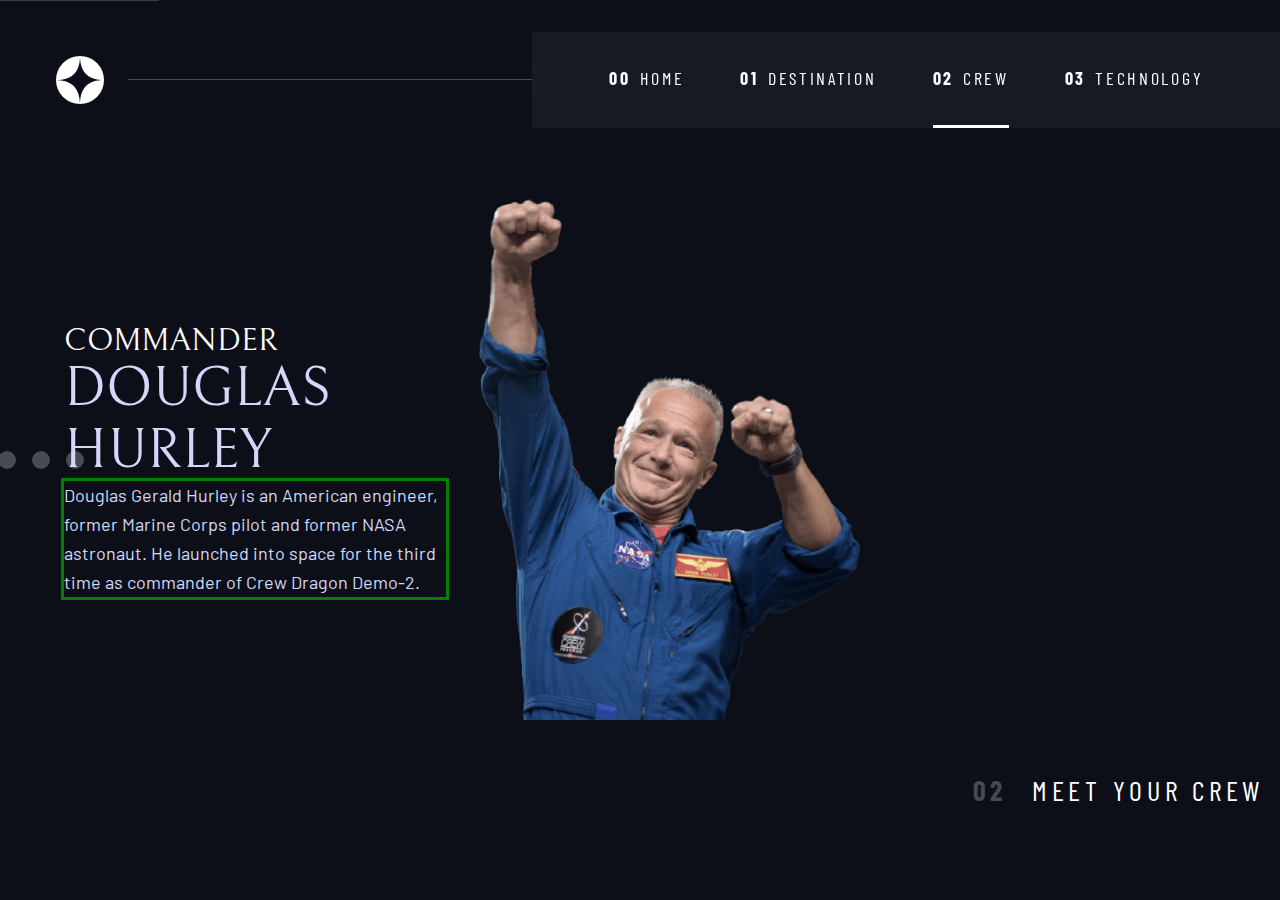
==== crew.html @ 9dcb4526 "create crew file" ====
<!DOCTYPE html>
<html lang="en">

<head>
    <meta charset="UTF-8">
    <meta name="viewport" content="width=device-width, initial-scale=1.0">
    <link rel="icon" type="image/png" sizes="32x32" href="./assets/favicon-32x32.png">

    <!-- Google fonts -->
    <link rel="preconnect" href="https://fonts.googleapis.com">
    <link rel="preconnect" href="https://fonts.gstatic.com" crossorigin>
    <link
        href="https://fonts.googleapis.com/css2?family=Barlow+Condensed:wght@400;700&family=Bellefair&family=Barlow:wght@400;700&display=swap"
        rel="stylesheet">

    <!-- CSS link -->
    <link rel="stylesheet" href="style.css">

    <title>Space Travel</title>
</head>

<body class="crew">
    <a class="skip-to-content" href="#main">Skip to content</a>

    <header class="primary-header flex">
        <div>
            <img src="./assets/shared/logo.svg" alt="space tourism logo" class="logo">
        </div>
        <button class="mobile-nav-toggle" aria-controls="primary-navigation"><span class="sr-only"
                aria-expanded="false">Menu</span></button>
        <nav>
            <ul id="primary-navigation" data-visible="false" class="primary-navigation underline-indicators flex">
                <li><a class="ff-sans-cond uppercase text-white letter-spacing-2" href="index.html"><span
                            aria-hidden="true">00</span>home</a>
                <li><a class="ff-sans-cond uppercase text-white letter-spacing-2" href="destination.html"><span
                            aria-hidden="true">01</span>destination</a>
                <li class="active"><a class="ff-sans-cond uppercase text-white letter-spacing-2" href="crew.html"><span
                            aria-hidden="true">02</span>crew</a>
                <li><a class="ff-sans-cond uppercase text-white letter-spacing-2" href="technology.html"><span
                            aria-hidden="true">03</span>technology</a>
            </ul>
        </nav>
    </header>

    <main id="main" class="grid-container grid-container--crew flow">
        <h1 class="numbered-title"><span aria-hidden="true">02</span> Meet your crew</h1>

        <div class="dot-indicators flex">
            <button aria-selected="true"><span class="sr-only">The commander</span></button>
            <button aria-selected="false"><span class="sr-only">The mission specialist</span></button>
            <button aria-selected="false"><span class="sr-only">The pilot</span></button>
            <button aria-selected="false"><span class="sr-only">The crew engineer</span></button>
        </div>

        <article class="crew-details info">
            <h2 class="fs-600 ff-serif uppercase">Commander</h2>
            <p class="fs-700 uppercase ff-serif" >Douglas Hurley</p>
            <p>Douglas Gerald Hurley is an American engineer, former Marine Corps pilot
            and former NASA astronaut. He launched into space for the third time as
            commander of Crew Dragon Demo-2.</p>
        </article>
        
        <img src="./assets/crew/image-douglas-hurley.png" alt="Mr. Douglas Hurley">

    </main>

    <script src="./script.js"></script>
</body>

</html>
---- style.css ----
/* ------------------ */
/* Custom Properties */
/* -----------------*/

:root {
	/* Colors */
	--clr-dark: 230 35% 7%;
	--clr-purple: 231 77% 90%;
	--clr-white: 0 0% 100%;

	/* Font-sizes */
	--fs-900: clamp(5rem, 8vw + 1rem, 9.375rem);
	--fs-800: 3.5rem;
	--fs-700: 1.5rem;
	--fs-600: 1rem;
	--fs-500: 1rem;
	--fs-400: 0.9375rem;
	--fs-300: 1rem;
	--fs-200: 0.875rem;

	/* Font-families */
	--ff-serif: "Bellefair", serif;
	--ff-sans-cond: "Barlow Condensed", sans-serif;
	--ff-sans-normal: "Barlow", sans-serif;
}

@media (min-width: 35em) {
	:root {
		/* --fs-900: 9.375rem; */
		--fs-800: 5rem;
		--fs-700: 2.5rem;
		--fs-600: 1.5rem;
		--fs-500: 1.25rem;
		--fs-400: 1rem;
	}
}

@media (min-width: 45em) {
	:root {
		/* Font-sizes */
		--fs-800: 6.25rem;
		--fs-700: 3.5rem;
		--fs-600: 2rem;
		--fs-500: 1.75rem;
		--fs-400: 1.125rem;
	}
}

/* -------------- */
/* Reset */
/* -------------- */

/* Box sizing rules reset */
*,
*::before,
*::after {
	box-sizing: border-box;
}

/* Margins reset */
body,
h1,
h2,
h3,
h4,
h5,
h6,
p,
figure,
picture {
	margin: 0;
}

h1,
h2,
h3,
h4,
h5,
h6,
p {
	font-weight: 400;
}

/* Body set up */
body {
	font-family: var(--ff-sans-normal);
	font-size: var(--fs-400);
	background-color: hsl(var(--clr-dark));
	color: hsl(var(--clr-white));
	line-height: 1.6;
	min-height: 100vh;

	display: grid;
	grid-template-rows: min-content 1fr;

	overflow-x: hidden;
}

/* Images set up */
img,
picture {
	max-width: 100%;
	display: block;
}

/* Form elements set up */
input,
button,
textarea,
select {
	font: inherit;
}

/* Remove animations for people who've turned them off */
@media (prefers-reduced-motion: reduce) {
	*,
	*::before,
	*::after {
		animation-duration: 0.01ms !important;
		animation-iteration-count: 1 !important;
		transition-duration: 0.01ms !important;
		scroll-behavior: auto !important;
	}
}

/* ----------------------- */
/* Utility classes */
/* ----------------------- */

/* general */

.flex {
	display: flex;
	gap: var(--gap, 1rem);
}

.grid {
	display: grid;
	gap: var(--gap, 1rem);
}

.d-block {
	display: block;
}

.flow > *:where(:not(:first-child)) {
	margin-top: var(--flow-space, 1rem);
}

.container {
	padding-inline: 2em;
	margin-inline: auto;
	max-width: 80rem;
}

.sr-only {
	position: absolute;
	width: 1px;
	height: 1px;
	padding: 0;
	margin: -1px;
	overflow: hidden;
	clip: rect(0, 0, 0, 0);
	white-space: nowrap;
	border: 0;
}

.skip-to-content {
	position: absolute;
	z-index: 9999;
	background: hsl(var(--clr-white));
	color: hsl(var(--clr-dark));
	padding: .5em 1em;
	margin-inline: auto;
	transform: translateY(-100%);
	transition: transform 250ms ease-in;
}

.skip-to-content:focus {
	transform: translateY(0);
}

/* Colors */

.bg-dark {
	background-color: hsl(var(--clr-dark));
}
.bg-purple {
	background-color: hsl(var(--clr-purple));
}
.bg-white {
	background-color: hsl(var(--clr-white));
}

.text-dark {
	color: hsl(var(--clr-dark));
}
.text-purple {
	color: hsl(var(--clr-purple));
}
.text-white {
	color: hsl(var(--clr-white));
}

/* Typography */

.ff-serif {
	font-family: var(--ff-serif);
}
.ff-sans-cond {
	font-family: var(--ff-sans-cond);
}
.ff-sans-normal {
	font-family: var(--ff-sans-normal);
}

.letter-spacing-1 {
	letter-spacing: 4.75px;
}
.letter-spacing-2 {
	letter-spacing: 2.7px;
}
.letter-spacing-3 {
	letter-spacing: 2.35px;
}

.uppercase {
	text-transform: uppercase;
}

.fs-900 {
	font-size: var(--fs-900);
}
.fs-800 {
	font-size: var(--fs-800);
}
.fs-700 {
	font-size: var(--fs-700);
}
.fs-600 {
	font-size: var(--fs-600);
}
.fs-500 {
	font-size: var(--fs-500);
}
.fs-400 {
	font-size: var(--fs-400);
}
.fs-300 {
	font-size: var(--fs-300);
}
.fs-200 {
	font-size: var(--fs-200);
}

.fs-900,
.fs-800,
.fs-700,
.fs-600 {
	line-height: 1.1;
}

.numbered-title {
	font-family: var(--ff-sans-cond);
	font-size: var(--fs-500);
	text-transform: uppercase;
	letter-spacing: 4.72px;
}

.numbered-title span {
	margin-right: .5em;
	font-weight: 700;
	color: hsl(var(--clr-white) / .25);
}

/* ------------*/
/* Components */
/* ---------- */

.large-button {
	font-size: 2rem;
	display: inline-grid;
	place-items: center;
	padding: 0 2em;
	border-radius: 50%;
	aspect-ratio: 1;
	text-decoration: none;
	position: relative;
	z-index: 1;
}

.large-button::after {
	content: '';
	position: absolute;
	z-index: -1;
	width: 100%;
	height: 100%;
	background: hsl(var(--clr-white) / .1);
	border-radius: 50%;
	opacity: 0;
	transition: opacity 500ms linear, transform 500ms ease-in-out;
}

.large-button:hover::after,
.large-button:focus::after {
	opacity: 1;
	transform: scale(1.5);
}

/* primary-header */

.logo {
	margin: 1.5rem clamp(1.5rem, 5vw, 3.5rem);
}

.primary-header {
	justify-content: space-between;
	align-items: center;
}

.primary-navigation {
	--gap: clamp(1.5rem, 5vw, 3.5rem);
	--underline-gap: 2rem;
	list-style: none;
	padding: 0;
	margin: 0;
	background: hsl(var(--clr-dark) / 0.95);
	backdrop-filter: blur(1.75rem);
}

@supports (backdrop-filter: blur(1.75rem)) {
	.primary-navigation {
		background: hsl(var(--clr-white) / 0.05);
		backdrop-filter: blur(1.5rem);
	}
}

.primary-navigation a {
	text-decoration: none;
}

.primary-navigation a > span {
	font-weight: 700;
	margin-right: .5em;
}

.mobile-nav-toggle {
	display: none;
}

@media (max-width: 35rem) {
	.primary-navigation {
		--underline-gap: .75rem;
		position: fixed;
		z-index: 1000;
		inset: 0 0 0 30%;
		list-style: none;
		padding: min(20rem, 15vh) 2rem;
		margin: 0;
		flex-direction: column;
		transform: translateX(100%);
		transition: transform 500ms ease-in-out;
	}

	.primary-navigation.underline-indicators > .active {
		border: 0;
	}

	.primary-navigation[data-visible="true"] {
		transform: translateX(0);
	}

	.mobile-nav-toggle {
		display: block;
		position: absolute;
		z-index: 2000;
		right: 1rem;
		top: 2rem;
		background: transparent;
		background-image: url(./assets/shared/icon-hamburger.svg);
		background-repeat: no-repeat;
		background-position: center;
		width: 1.5rem;
		aspect-ratio: 1;
		border: 0;
	}

	.mobile-nav-toggle[aria-expanded="true"] {
		background-image: url(./assets/shared/icon-close.svg);
	}

	.mobile-nav-toggle:focus-visible {
		outline: 5px solid white;
		outline-offset: 5px;
	}
}

@media (min-width: 35em) {
	.primary-navigation {
		padding-inline: clamp(3rem, 6vw, 7rem);
	}
}

@media (min-width: 35em) and (max-width: 44.999em) {
	.primary-navigation a > span {
		display: none;
	}
}

@media (min-width: 45em) {
	.primary-header::after {
		content: '';
		display: block;
		position: relative;
		height: 1px;
		width: 100%;
		margin-right: -2.5rem;
		background: hsl(var(--clr-white) / .25);
		order: 1;
	}

	nav {
		order: 2;
	}

	.primary-navigation {
		margin-block: 2rem;
	}
}

.underline-indicators > * {
	border: 0;
	border-bottom: .2rem solid hsl(var(--clr-white) / 0);
	padding: var(--underline-gap, 1rem) 0;
	cursor: pointer;
}

.underline-indicators > *:hover,
.underline-indicators > *:focus {
	border-color: hsl(var(--clr-white) / .5);
}

.underline-indicators > .active,
.underline-indicators > [aria-selected="true"] {
	color: hsl(var(--clr-white) / 1);
	border-color: hsl(var(--clr-white) / 1);
}

.tab-list {
	--gap: 2rem;
}

.dot-indicators > * {
	cursor: pointer;
	border: 0;
	border-radius: 50%;
	padding: .5em;
	background-color: hsl(var(--clr-white) / .25);
}

.dot-indicators > *:hover,
.dot-indicators > *:focus {
	background-color: hsl(var(--clr-white) / .5);
}

.dot-indicators > [aria-selected="true"] {
	background-color: hsl(var(--clr-white) / 1);
}

.numbered-indicators > * {
	cursor: pointer;
	border-radius: 50%;
	aspect-ratio: 1;
	border: .2rem solid hsl(var(--clr-white) / .25);
	padding: .5em;
	margin: 1.25em;
}

.numbered-indicators > *:hover,
.numbered-indicators > *:focus {
	border: .2rem solid hsl(var(--clr-white) / .75);
}

.numbered-indicators > [aria-selected="true"] {
	background-color: hsl(var(--clr-white) / 1);
	color: hsl(var(--clr-dark));
}

/* ------------------------- */
/* Page specific background */
/* ----------------------- */
body {
	background-size: cover;
	background-position: bottom center;
}

/* Home page*/

.home {
	background-image: url(./assets/home/background-home-mobile.jpg);
}

@media (min-width: 35rem) {
	.home {
		background-image: url(./assets/home/background-home-tablet.jpg);
	}
}

@media (min-width: 45rem) {
	.home {
		background-image: url(./assets/home/background-home-desktop.jpg);
	}
}

/* Destination page */

/* Moon */
.destination {
	background-image: url(./assets/destination/background-destination-mobile.jpg);
}

@media (min-width: 35rem) {
	.destination {
		background-image: url(./assets/destination/background-destination-tablet.jpg);
	}
}

@media (min-width: 45rem) {
	.destination {
		background-image: url(./assets/destination/background-destination-desktop.jpg);
	}
}

/* Mars */

/* Europa */

/* Titan */

/* ------------------------- */
/* Layout */
/* ----------------------- */

.grid-container {
	display: grid;
	text-align: center;
	place-items: center;
	padding-inline: 1rem;
	padding-bottom: 4rem;
}

.grid-container p:not([class]) {
	max-width: 50ch;
    outline: 3px solid green;
}

.numbered-title {
	grid-area: title;
}

.info > p {
    color: hsl(var(--clr-purple));
}

/* Destination page layout */
.grid-container--destination {
	--flow-space: 2rem;
	grid-template-areas: 'title' 
    'image' 
    'tabs' 
    'content';
}

.grid-container--destination > img {
	grid-area: image;
	max-width: 60%;
}

.grid-container--destination > .tab-list {
	grid-area: tabs;
}

.grid-container--destination > .destination-info {
	grid-area: content;
}

.destination-meta {
	flex-direction: column;
	border-top: 1px solid hsl(var(--clr-white) / .2);
	padding-top: 2.5rem;
	margin-top: 2.5rem;
	/* place-items: center; */
}

.destination-meta p {
    font-size: 1.75rem;
}

@media (min-width: 35em) {
	.numbered-title {
		justify-self: start;
		margin-top: 2rem;
	}

	.destination-meta {
		flex-direction: row;
		justify-content: space-evenly;
	}
}

@media (min-width: 45em) {
	.grid-container {
		text-align: left;
		column-gap: var(--container-gap, 2rem);
		grid-template-columns: minmax(1rem, 1fr) repeat(2, minmax(0, 40rem)) minmax(1rem, 1fr);
	}

    .grid-container--home {
		padding-bottom: max(6rem, 20vh);
		align-items: end;
	}

	.grid-container--home > *:first-child {
		grid-column: 2;
	}

	.grid-container--home > *:last-child {
		grid-column: 3;
	}

	.grid-container--destination {
		justify-items: start;
        align-content: start;
		grid-template-areas: 
        '. title title .' 
        '. image tabs .' 
        '. image content . ';
	}

    .grid-container--destination > img {
        max-width: 90%;
    }

    .numbered-title {
		margin-top: 0;
	}

    .destination-meta {
		--gap: min(6vw, 7rem);
		justify-content: start;
	}
}
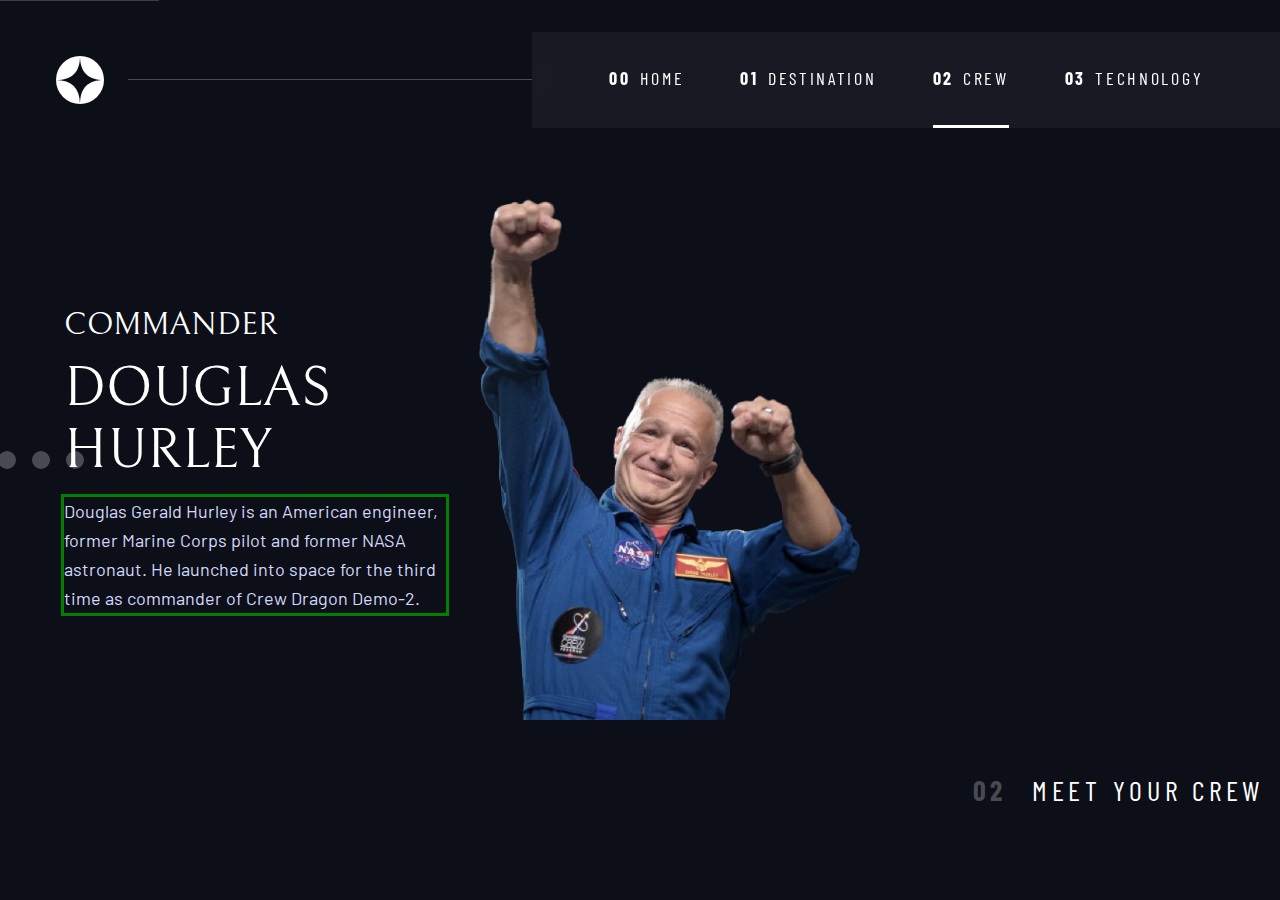
==== commit 09bf9291: "complete crew part 1 file" ====
--- a/crew.html
+++ b/crew.html
@@ -52,15 +52,20 @@
             <button aria-selected="false"><span class="sr-only">The crew engineer</span></button>
         </div>
 
-        <article class="crew-details info">
-            <h2 class="fs-600 ff-serif uppercase">Commander</h2>
-            <p class="fs-700 uppercase ff-serif" >Douglas Hurley</p>
+        <article class="crew-details info flow">
+            <header class="flow flow--space-small">
+                <h2 class="fs-600 ff-serif uppercase">Commander</h2>
+                <p class="fs-700 uppercase ff-serif">Douglas Hurley</p>
+            </header>
             <p>Douglas Gerald Hurley is an American engineer, former Marine Corps pilot
-            and former NASA astronaut. He launched into space for the third time as
-            commander of Crew Dragon Demo-2.</p>
+                and former NASA astronaut. He launched into space for the third time as
+                commander of Crew Dragon Demo-2.</p>
         </article>
-        
-        <img src="./assets/crew/image-douglas-hurley.png" alt="Mr. Douglas Hurley">
+
+        <picture>
+            <source srcset="./assets/crew/image-douglas-hurley.webp" type="image/webp">
+            <img src="./assets/crew/image-douglas-hurley.png" alt="Mr. Douglas Hurley">
+        </picture>
 
     </main>
 
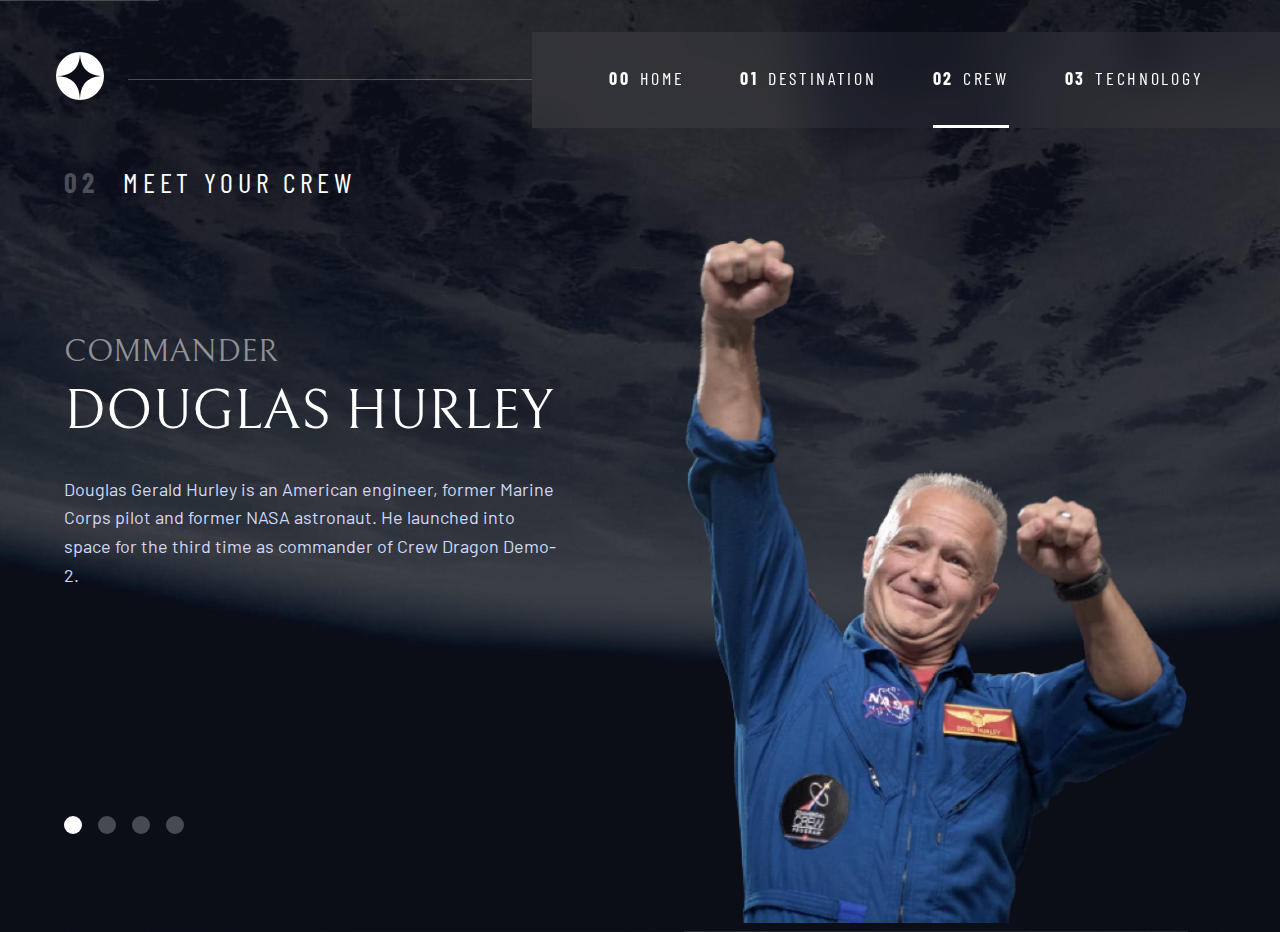
==== commit 7c89b50a: "complete crew part 2 part 3 and part 4" ====
--- a/crew.html
+++ b/crew.html
@@ -45,14 +45,19 @@
     <main id="main" class="grid-container grid-container--crew flow">
         <h1 class="numbered-title"><span aria-hidden="true">02</span> Meet your crew</h1>
 
-        <div class="dot-indicators flex">
-            <button aria-selected="true"><span class="sr-only">The commander</span></button>
-            <button aria-selected="false"><span class="sr-only">The mission specialist</span></button>
-            <button aria-selected="false"><span class="sr-only">The pilot</span></button>
-            <button aria-selected="false"><span class="sr-only">The crew engineer</span></button>
+        <div class="dot-indicators flex" role="tablist" aria-label="crew member list">
+            <button aria-selected="true" aria-controls="commander-tab" role="tab" data-image="commander-image" tabindex="0"><span
+                    class="sr-only">The commander</span></button>
+            <button aria-selected="false" aria-controls="specialist-tab" role="tab" data-image="specialist-image" tabindex="-1"><span
+                    class="sr-only">The mission specialist</span></button>
+            <button aria-selected="false" aria-controls="pilot-tab" role="tab" data-image="pilot-image" tabindex="-1"><span class="sr-only">The
+                    pilot</span></button>
+            <button aria-selected="false" aria-controls="engineer-tab" role="tab" data-image="engineer-image" tabindex="-1"><span
+                    class="sr-only">The crew engineer</span></button>
         </div>
 
-        <article class="crew-details info flow">
+        <!-- Commander -->
+        <article class="crew-details info flow" id="commander-tab" role="tabpanel" tabindex="0">
             <header class="flow flow--space-small">
                 <h2 class="fs-600 ff-serif uppercase">Commander</h2>
                 <p class="fs-700 uppercase ff-serif">Douglas Hurley</p>
@@ -62,14 +67,64 @@
                 commander of Crew Dragon Demo-2.</p>
         </article>
 
-        <picture>
+        <picture id="commander-image">
             <source srcset="./assets/crew/image-douglas-hurley.webp" type="image/webp">
             <img src="./assets/crew/image-douglas-hurley.png" alt="Mr. Douglas Hurley">
         </picture>
 
+        <!-- Specialist -->
+        <article hidden class="crew-details info flow" id="specialist-tab" role="tabpanel" tabindex="0">
+            <header class="flow flow--space-small">
+                <h2 class="fs-600 ff-serif uppercase">Mission Specialist</h2>
+                <p class="fs-700 uppercase ff-serif">Mark Shuttleworth</p>
+            </header>
+            <p>Mark Richard Shuttleworth is the founder and CEO of Canonical, the company behind
+                the Linux-based Ubuntu operating system. Shuttleworth became the first South
+                African to travel to space as a space tourist.</p>
+        </article>
+
+        <picture hidden id="specialist-image">
+            <source srcset="./assets/crew/image-mark-shuttleworth.webp" type="image/webp">
+            <img src="./assets/crew/image-mark-shuttleworth.png" alt="Mr. Mark Shuttleworth">
+        </picture>
+
+        <!-- Pilot -->
+        <article hidden class="crew-details info flow" id="pilot-tab" role="tabpanel" tabindex="0">
+            <header class="flow flow--space-small">
+                <h2 class="fs-600 ff-serif uppercase">Pilot</h2>
+                <p class="fs-700 uppercase ff-serif">Victor Glover</p>
+            </header>
+            <p>Pilot on the first operational flight of the SpaceX Crew Dragon to the
+                International Space Station. Glover is a commander in the U.S. Navy where
+                he pilots an F/A-18.He was a crew member of Expedition 64, and served as a
+                station systems flight engineer.</p>
+        </article>
+
+        <picture hidden id="pilot-image">
+            <source srcset="./assets/crew/image-victor-glover.webp" type="image/webp">
+            <img src="./assets/crew/image-victor-glover.png" alt="Mr. Victor Glover">
+        </picture>
+
+        <!-- Engineer -->
+        <article hidden class="crew-details info flow" id="engineer-tab" role="tabpanel" tabindex="0">
+            <header class="flow flow--space-small">
+                <h2 class="fs-600 ff-serif uppercase">Flight Engineer</h2>
+                <p class="fs-700 uppercase ff-serif">Anousheh Ansari</p>
+            </header>
+            <p>Anousheh Ansari is an Iranian American engineer and co-founder of Prodea Systems.
+                Ansari was the fourth self-funded space tourist, the first self-funded woman to
+                fly to the ISS, and the first Iranian in space.</p>
+        </article>
+
+        <picture hidden id="engineer-image">
+            <source srcset="./assets/crew/image-anousheh-ansari.webp" type="image/webp">
+            <img src="./assets/crew/image-anousheh-ansari.png" alt="Ms. Anousheh Ansari">
+        </picture>
+
     </main>
 
-    <script src="./script.js"></script>
+    <script src="./nav.js"></script>
+    <script src="./tabs.js"></script>
 </body>
 
 </html>--- a/style.css
+++ b/style.css
@@ -100,7 +100,7 @@
 img,
 picture {
 	max-width: 100%;
-	display: block;
+	/* display: block; */
 }
 
 /* Form elements set up */
@@ -145,6 +145,10 @@
 
 .flow > *:where(:not(:first-child)) {
 	margin-top: var(--flow-space, 1rem);
+}
+
+.flow--space-small {
+    --flow-space: .75rem;
 }
 
 .container {
@@ -361,13 +365,12 @@
 		transform: translateX(100%);
 		transition: transform 500ms ease-in-out;
 	}
+    .primary-navigation[data-visible="true"] {
+		transform: translateX(0);
+	}
 
 	.primary-navigation.underline-indicators > .active {
 		border: 0;
-	}
-
-	.primary-navigation[data-visible="true"] {
-		transform: translateX(0);
 	}
 
 	.mobile-nav-toggle {
@@ -431,8 +434,9 @@
 .underline-indicators > * {
 	border: 0;
 	border-bottom: .2rem solid hsl(var(--clr-white) / 0);
-	padding: var(--underline-gap, 1rem) 0;
+	padding: var(--underline-gap, .5rem) 0;
 	cursor: pointer;
+    background-color: transparent;
 }
 
 .underline-indicators > *:hover,
@@ -502,6 +506,7 @@
 
 @media (min-width: 35rem) {
 	.home {
+        background-position: center center;
 		background-image: url(./assets/home/background-home-tablet.jpg);
 	}
 }
@@ -514,13 +519,13 @@
 
 /* Destination page */
 
-/* Moon */
 .destination {
 	background-image: url(./assets/destination/background-destination-mobile.jpg);
 }
 
 @media (min-width: 35rem) {
 	.destination {
+        background-position: center center;
 		background-image: url(./assets/destination/background-destination-tablet.jpg);
 	}
 }
@@ -531,12 +536,24 @@
 	}
 }
 
-/* Mars */
-
-/* Europa */
-
-/* Titan */
-
+/* Crew page */
+
+.crew {
+	background-image: url(./assets/crew/background-crew-mobile.jpg);
+}
+
+@media (min-width: 35rem) {
+	.crew {
+        background-position: center center;
+		background-image: url(./assets/crew/background-crew-tablet.jpg);
+	}
+}
+
+@media (min-width: 45rem) {
+	.crew {
+		background-image: url(./assets/crew/background-crew-desktop.jpg);
+	}
+}
 /* ------------------------- */
 /* Layout */
 /* ----------------------- */
@@ -551,29 +568,30 @@
 
 .grid-container p:not([class]) {
 	max-width: 50ch;
-    outline: 3px solid green;
 }
 
 .numbered-title {
 	grid-area: title;
 }
 
-.info > p {
+.info > p:not([class]) {
     color: hsl(var(--clr-purple));
 }
 
 /* Destination page layout */
 .grid-container--destination {
 	--flow-space: 2rem;
-	grid-template-areas: 'title' 
+	grid-template-areas: 
+    'title' 
     'image' 
     'tabs' 
     'content';
 }
 
-.grid-container--destination > img {
+.grid-container--destination > picture {
 	grid-area: image;
 	max-width: 60%;
+    align-self: start;
 }
 
 .grid-container--destination > .tab-list {
@@ -589,12 +607,40 @@
 	border-top: 1px solid hsl(var(--clr-white) / .2);
 	padding-top: 2.5rem;
 	margin-top: 2.5rem;
-	/* place-items: center; */
 }
 
 .destination-meta p {
     font-size: 1.75rem;
 }
+
+/* Crew page layout */
+.grid-container--crew {
+	--flow-space: 2rem;
+	grid-template-areas: 
+    'title' 
+    'image' 
+    'tabs' 
+    'content';
+}
+
+.grid-container--crew > picture {
+	grid-area: image;
+	max-width: 60%;
+    border-bottom: 1px solid hsl(var(--clr-white) / .1);
+}
+
+.grid-container--crew > .dot-indicators {
+	grid-area: tabs;
+}
+
+.grid-container--crew > .crew-details {
+	grid-area: content;
+}
+
+
+ .crew-details h2 {
+    color: hsl( var(--clr-white) / .5);
+ }
 
 @media (min-width: 35em) {
 	.numbered-title {
@@ -606,6 +652,15 @@
 		flex-direction: row;
 		justify-content: space-evenly;
 	}
+
+    .grid-container--crew {
+        padding-bottom: 0;
+        grid-template-areas: 
+        'title' 
+        'content' 
+        'tabs'
+        'image' ;
+    }
 }
 
 @media (min-width: 45em) {
@@ -637,7 +692,8 @@
         '. image content . ';
 	}
 
-    .grid-container--destination > img {
+    .grid-container--destination > picture,
+    .grid-container--crew > picture {
         max-width: 90%;
     }
 
@@ -649,4 +705,20 @@
 		--gap: min(6vw, 7rem);
 		justify-content: start;
 	}
-}
+
+    .grid-container--crew {
+        grid-template-areas: 
+        '. title title .' 
+        '. content image .' 
+        '. tabs image .';    
+    }
+
+    .grid-container--crew > .dot-indicators {
+        justify-self: start;
+    }
+
+    .crew-details {
+        justify-self: start;    
+    }
+
+}
